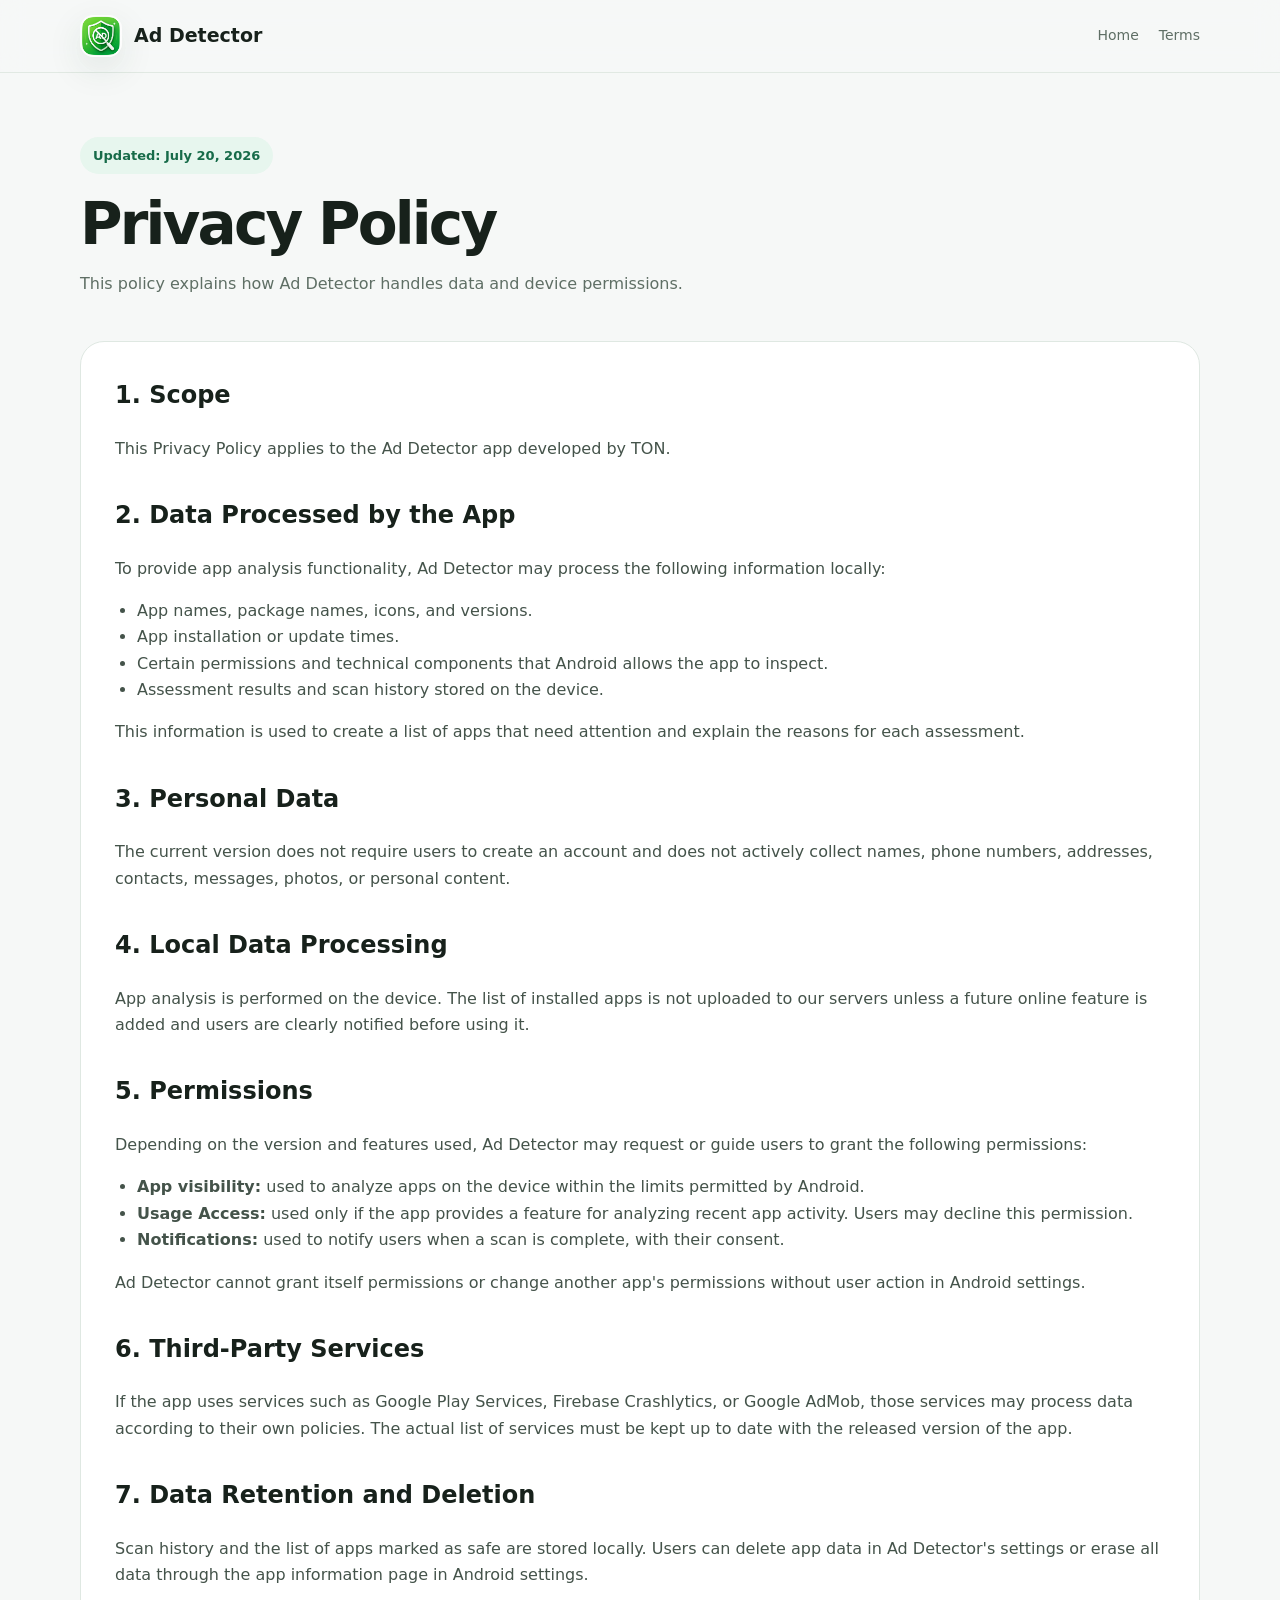
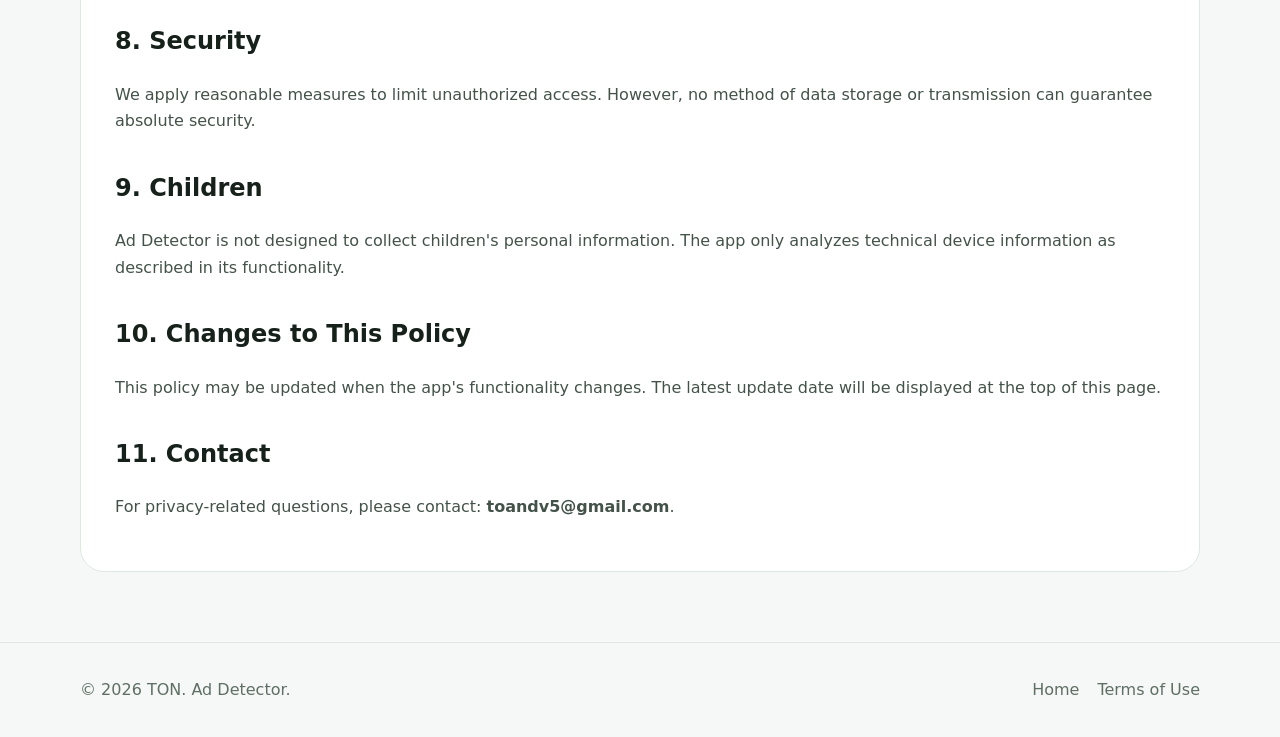
==== privacy.html @ 83d21034 "init project" ====
<!doctype html>
<html lang="en">
<head>
  <meta charset="utf-8">
  <meta name="viewport" content="width=device-width, initial-scale=1">
  <title>Privacy Policy - Ad Detector</title>
  <link rel="icon" type="image/png" href="assets/logo.png">
  <link rel="stylesheet" href="assets/style.css">
</head>
<body>
  <nav class="nav">
    <div class="container nav-inner">
      <a class="brand" href="index.html"><img class="logo" src="assets/logo.png" alt="Ad Detector logo"><span>Ad Detector</span></a>
      <div class="nav-links"><a href="index.html">Home</a><a href="terms.html">Terms</a></div>
    </div>
  </nav>

  <header class="page-header">
    <div class="container">
      <span class="badge">Updated: July 20, 2026</span>
      <h1>Privacy Policy</h1>
      <p class="lead">This policy explains how Ad Detector handles data and device permissions.</p>
    </div>
  </header>

  <main class="legal">
    <div class="container">
      <article>
        <h2>1. Scope</h2>
        <p>This Privacy Policy applies to the Ad Detector app developed by TON.</p>

        <h2>2. Data Processed by the App</h2>
        <p>To provide app analysis functionality, Ad Detector may process the following information locally:</p>
        <ul>
          <li>App names, package names, icons, and versions.</li>
          <li>App installation or update times.</li>
          <li>Certain permissions and technical components that Android allows the app to inspect.</li>
          <li>Assessment results and scan history stored on the device.</li>
        </ul>
        <p>This information is used to create a list of apps that need attention and explain the reasons for each assessment.</p>

        <h2>3. Personal Data</h2>
        <p>The current version does not require users to create an account and does not actively collect names, phone numbers, addresses, contacts, messages, photos, or personal content.</p>

        <h2>4. Local Data Processing</h2>
        <p>App analysis is performed on the device. The list of installed apps is not uploaded to our servers unless a future online feature is added and users are clearly notified before using it.</p>

        <h2>5. Permissions</h2>
        <p>Depending on the version and features used, Ad Detector may request or guide users to grant the following permissions:</p>
        <ul>
          <li><strong>App visibility:</strong> used to analyze apps on the device within the limits permitted by Android.</li>
          <li><strong>Usage Access:</strong> used only if the app provides a feature for analyzing recent app activity. Users may decline this permission.</li>
          <li><strong>Notifications:</strong> used to notify users when a scan is complete, with their consent.</li>
        </ul>
        <p>Ad Detector cannot grant itself permissions or change another app's permissions without user action in Android settings.</p>

        <h2>6. Third-Party Services</h2>
        <p>If the app uses services such as Google Play Services, Firebase Crashlytics, or Google AdMob, those services may process data according to their own policies. The actual list of services must be kept up to date with the released version of the app.</p>

        <h2>7. Data Retention and Deletion</h2>
        <p>Scan history and the list of apps marked as safe are stored locally. Users can delete app data in Ad Detector's settings or erase all data through the app information page in Android settings.</p>

        <h2>8. Security</h2>
        <p>We apply reasonable measures to limit unauthorized access. However, no method of data storage or transmission can guarantee absolute security.</p>

        <h2>9. Children</h2>
        <p>Ad Detector is not designed to collect children's personal information. The app only analyzes technical device information as described in its functionality.</p>

        <h2>10. Changes to This Policy</h2>
        <p>This policy may be updated when the app's functionality changes. The latest update date will be displayed at the top of this page.</p>

        <h2>11. Contact</h2>
        <p>For privacy-related questions, please contact: <a href="mailto:toandv5@gmail.com"><strong>toandv5@gmail.com</strong></a>.</p>
      </article>
    </div>
  </main>

  <footer class="footer">
    <div class="container footer-inner">
      <div>© 2026 TON. Ad Detector.</div>
      <div class="footer-links"><a href="index.html">Home</a><a href="terms.html">Terms of Use</a></div>
    </div>
  </footer>
</body>
</html>
---- assets/style.css ----
:root {
  --bg: #f6f8f7;
  --surface: #ffffff;
  --text: #17211b;
  --muted: #5f6f65;
  --primary: #1f8f5f;
  --primary-dark: #176b49;
  --accent: #e7f6ee;
  --warning: #d97706;
  --danger: #c2413b;
  --border: #dfe8e2;
  --shadow: 0 12px 35px rgba(29, 73, 50, .10);
}

* { box-sizing: border-box; }
html { scroll-behavior: smooth; }
body {
  margin: 0;
  font-family: Inter, ui-sans-serif, system-ui, -apple-system, BlinkMacSystemFont, "Segoe UI", sans-serif;
  color: var(--text);
  background: var(--bg);
  line-height: 1.65;
}
a { color: inherit; text-decoration: none; }
img { max-width: 100%; }

.container {
  width: min(1120px, calc(100% - 32px));
  margin: 0 auto;
}

.nav {
  position: sticky;
  top: 0;
  z-index: 20;
  backdrop-filter: blur(12px);
  background: rgba(246,248,247,.88);
  border-bottom: 1px solid rgba(223,232,226,.9);
}
.nav-inner {
  height: 72px;
  display: flex;
  align-items: center;
  justify-content: space-between;
  gap: 20px;
}
.brand {
  display: flex;
  align-items: center;
  gap: 12px;
  font-weight: 800;
  font-size: 19px;
}
.logo {
  width: 42px;
  height: 42px;
  border-radius: 14px;
  display: block;
  object-fit: cover;
  box-shadow: var(--shadow);
}
.nav-links {
  display: flex;
  align-items: center;
  gap: 20px;
  color: var(--muted);
  font-size: 14px;
}
.nav-links a:hover { color: var(--primary); }

.hero {
  padding: 84px 0 68px;
}
.hero-grid {
  display: grid;
  grid-template-columns: 1.08fr .92fr;
  align-items: center;
  gap: 56px;
}
.badge {
  display: inline-flex;
  align-items: center;
  gap: 8px;
  padding: 8px 13px;
  border-radius: 999px;
  color: var(--primary-dark);
  background: var(--accent);
  font-size: 13px;
  font-weight: 700;
}
h1 {
  margin: 20px 0 18px;
  font-size: clamp(42px, 6vw, 72px);
  line-height: 1.04;
  letter-spacing: -2.8px;
}
.hero p {
  margin: 0 0 28px;
  color: var(--muted);
  font-size: 18px;
  max-width: 680px;
}
.actions {
  display: flex;
  flex-wrap: wrap;
  gap: 12px;
}
.btn {
  min-height: 48px;
  padding: 0 20px;
  border-radius: 14px;
  display: inline-flex;
  align-items: center;
  justify-content: center;
  font-weight: 750;
  border: 1px solid var(--border);
}
.btn-primary {
  color: #fff;
  background: var(--primary);
  border-color: var(--primary);
}
.btn-primary:hover { background: var(--primary-dark); }
.btn-secondary {
  color: var(--text);
  background: var(--surface);
}
.btn-secondary:hover { border-color: var(--primary); }

.phone {
  width: min(360px, 100%);
  margin: auto;
  padding: 14px;
  border-radius: 38px;
  background: #17211b;
  box-shadow: 0 28px 70px rgba(26,62,43,.22);
}
.phone-screen {
  min-height: 610px;
  padding: 22px 18px;
  border-radius: 29px;
  background: linear-gradient(180deg, #fbfffc, #f2f8f4);
}
.phone-top {
  display: flex;
  justify-content: space-between;
  color: #405148;
  font-size: 12px;
}
.app-title {
  margin-top: 30px;
  font-size: 24px;
  font-weight: 800;
}
.scan-card {
  margin-top: 22px;
  padding: 22px;
  border-radius: 24px;
  color: white;
  background: linear-gradient(140deg, var(--primary), #38b77a);
}
.scan-card strong { font-size: 22px; display: block; }
.scan-card p { color: rgba(255,255,255,.86); font-size: 14px; margin: 8px 0 18px; }
.scan-button {
  padding: 13px 18px;
  border-radius: 14px;
  color: var(--primary-dark);
  background: #fff;
  text-align: center;
  font-weight: 800;
}
.mini-list { margin-top: 20px; display: grid; gap: 12px; }
.mini-item {
  display: grid;
  grid-template-columns: 45px 1fr auto;
  align-items: center;
  gap: 12px;
  padding: 13px;
  border: 1px solid var(--border);
  background: white;
  border-radius: 17px;
}
.mini-icon {
  width: 45px; height: 45px; border-radius: 14px;
  display: grid; place-items: center;
  background: var(--accent); font-size: 20px;
}
.mini-title { font-weight: 800; font-size: 14px; }
.mini-sub { color: var(--muted); font-size: 12px; }
.risk { font-size: 12px; font-weight: 800; color: var(--danger); }

.section { padding: 72px 0; }
.section-white { background: white; }
.section-head { max-width: 700px; margin-bottom: 32px; }
.section h2 {
  margin: 0 0 12px;
  font-size: clamp(30px, 4vw, 46px);
  line-height: 1.1;
  letter-spacing: -1.3px;
}
.section-head p, .lead { color: var(--muted); }

.cards {
  display: grid;
  grid-template-columns: repeat(3, 1fr);
  gap: 18px;
}
.card {
  padding: 25px;
  border: 1px solid var(--border);
  border-radius: 22px;
  background: var(--surface);
  box-shadow: 0 8px 25px rgba(25,63,42,.05);
}
.card-icon {
  width: 48px; height: 48px;
  border-radius: 15px;
  display: grid; place-items: center;
  background: var(--accent);
  font-size: 22px;
}
.card h3 { margin: 18px 0 8px; }
.card p { margin: 0; color: var(--muted); font-size: 15px; }

.steps {
  counter-reset: step;
  display: grid;
  gap: 16px;
}
.step {
  display: grid;
  grid-template-columns: 55px 1fr;
  gap: 18px;
  align-items: start;
  padding: 20px;
  border-radius: 20px;
  background: var(--surface);
  border: 1px solid var(--border);
}
.step::before {
  counter-increment: step;
  content: counter(step);
  width: 48px; height: 48px;
  display: grid; place-items: center;
  border-radius: 15px;
  color: white; background: var(--primary);
  font-weight: 850;
}
.step h3 { margin: 1px 0 4px; }
.step p { margin: 0; color: var(--muted); }

.notice {
  padding: 24px;
  border-radius: 22px;
  border: 1px solid #f2d5ab;
  background: #fff9ed;
  color: #714614;
}
.notice strong { display: block; margin-bottom: 4px; }

.footer {
  padding: 34px 0;
  color: var(--muted);
  border-top: 1px solid var(--border);
}
.footer-inner {
  display: flex;
  justify-content: space-between;
  gap: 20px;
  flex-wrap: wrap;
}
.footer-links { display: flex; gap: 18px; }

.page-header {
  padding: 64px 0 28px;
}
.page-header h1 {
  font-size: clamp(38px, 5vw, 58px);
  margin-bottom: 10px;
}
.legal {
  padding-bottom: 70px;
}
.legal article {
  padding: 34px;
  border-radius: 24px;
  border: 1px solid var(--border);
  background: var(--surface);
}
.legal h2 { margin-top: 34px; font-size: 24px; }
.legal h2:first-child { margin-top: 0; }
.legal p, .legal li { color: #44534a; }
.legal ul { padding-left: 22px; }

@media (max-width: 860px) {
  .hero-grid { grid-template-columns: 1fr; }
  .hero { padding-top: 56px; }
  .cards { grid-template-columns: 1fr; }
  .nav-links a:not(.btn) { display: none; }
}
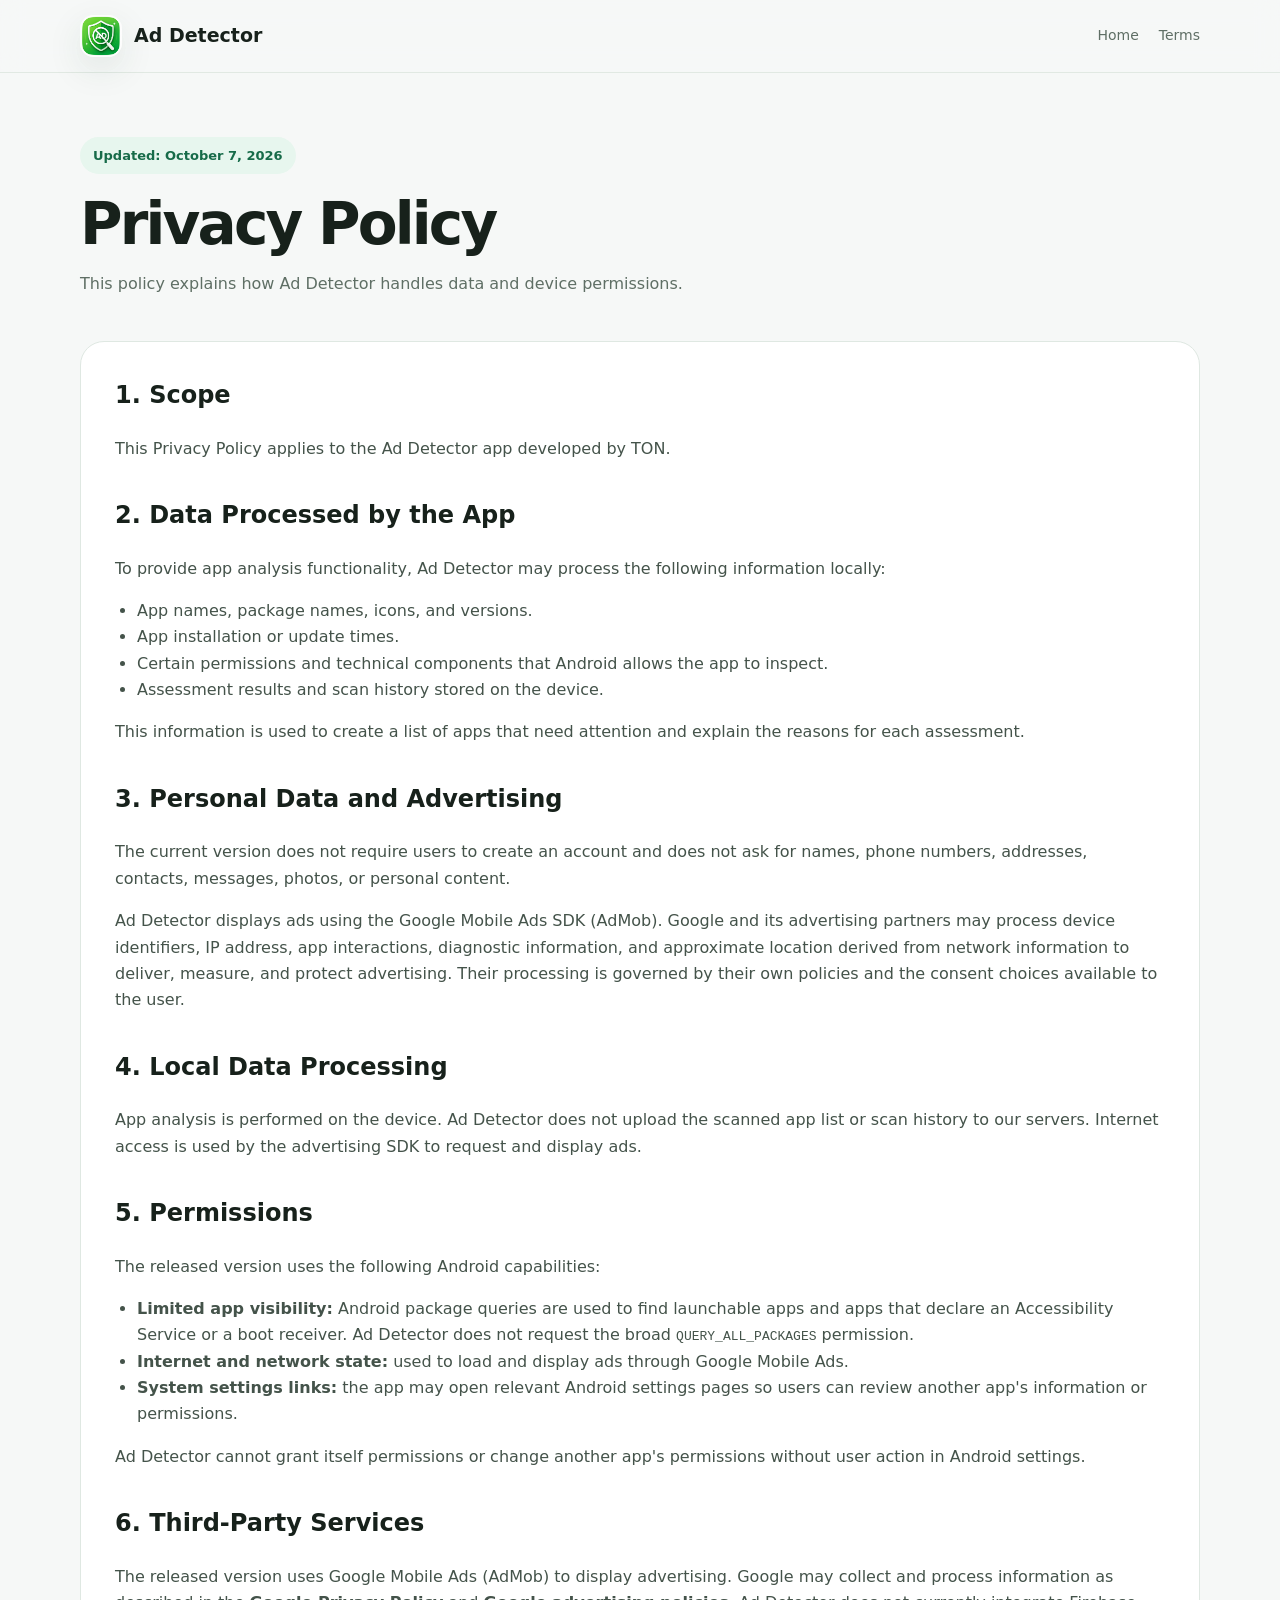
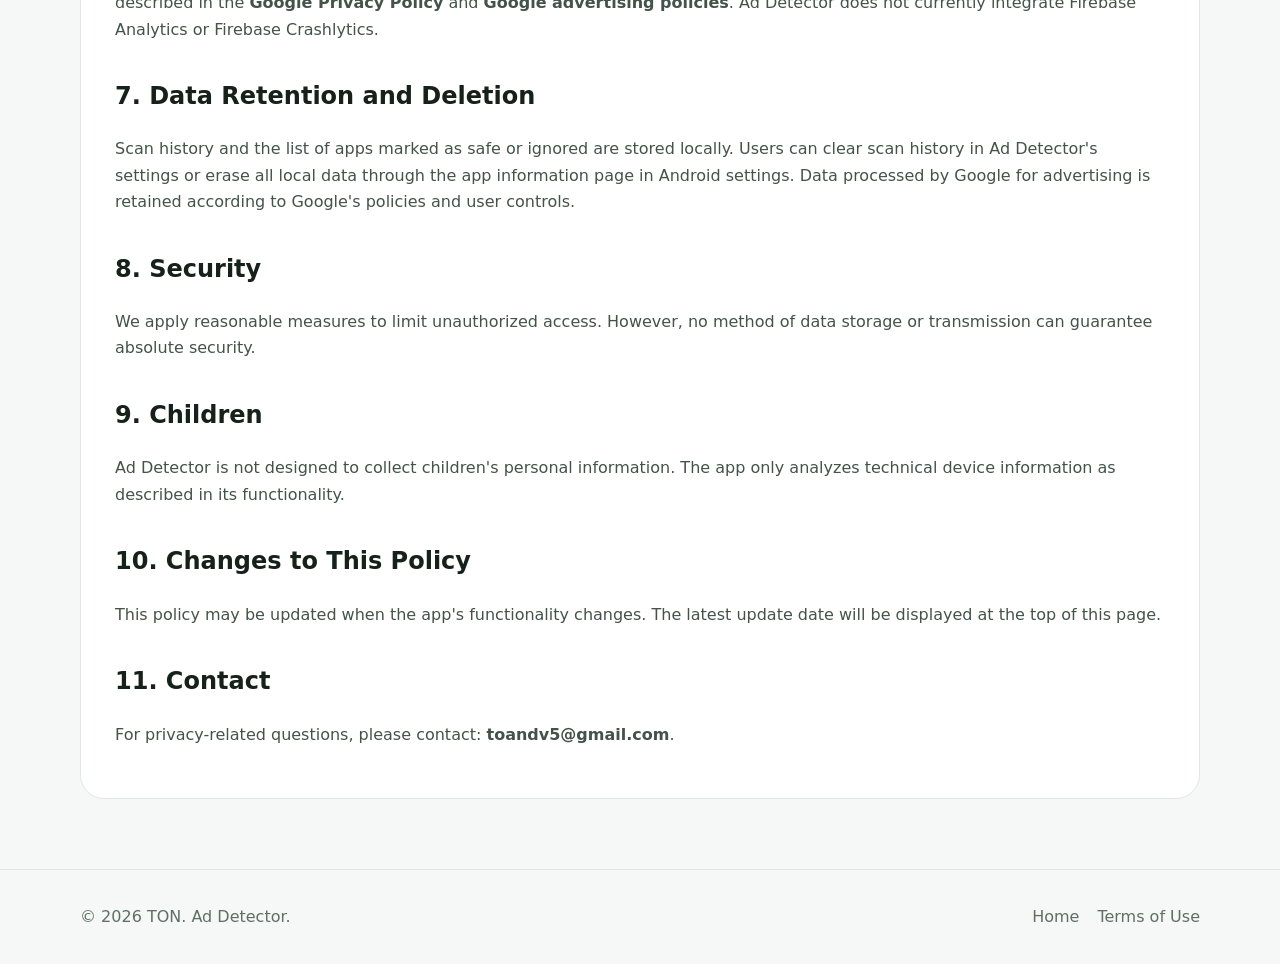
==== commit 3f229583: "Update website for Google Play release" ====
--- a/privacy.html
+++ b/privacy.html
@@ -17,7 +17,7 @@
 
   <header class="page-header">
     <div class="container">
-      <span class="badge">Updated: July 20, 2026</span>
+      <span class="badge">Updated: October 7, 2026</span>
       <h1>Privacy Policy</h1>
       <p class="lead">This policy explains how Ad Detector handles data and device permissions.</p>
     </div>
@@ -39,26 +39,27 @@
         </ul>
         <p>This information is used to create a list of apps that need attention and explain the reasons for each assessment.</p>
 
-        <h2>3. Personal Data</h2>
-        <p>The current version does not require users to create an account and does not actively collect names, phone numbers, addresses, contacts, messages, photos, or personal content.</p>
+        <h2>3. Personal Data and Advertising</h2>
+        <p>The current version does not require users to create an account and does not ask for names, phone numbers, addresses, contacts, messages, photos, or personal content.</p>
+        <p>Ad Detector displays ads using the Google Mobile Ads SDK (AdMob). Google and its advertising partners may process device identifiers, IP address, app interactions, diagnostic information, and approximate location derived from network information to deliver, measure, and protect advertising. Their processing is governed by their own policies and the consent choices available to the user.</p>
 
         <h2>4. Local Data Processing</h2>
-        <p>App analysis is performed on the device. The list of installed apps is not uploaded to our servers unless a future online feature is added and users are clearly notified before using it.</p>
+        <p>App analysis is performed on the device. Ad Detector does not upload the scanned app list or scan history to our servers. Internet access is used by the advertising SDK to request and display ads.</p>
 
         <h2>5. Permissions</h2>
-        <p>Depending on the version and features used, Ad Detector may request or guide users to grant the following permissions:</p>
+        <p>The released version uses the following Android capabilities:</p>
         <ul>
-          <li><strong>App visibility:</strong> used to analyze apps on the device within the limits permitted by Android.</li>
-          <li><strong>Usage Access:</strong> used only if the app provides a feature for analyzing recent app activity. Users may decline this permission.</li>
-          <li><strong>Notifications:</strong> used to notify users when a scan is complete, with their consent.</li>
+          <li><strong>Limited app visibility:</strong> Android package queries are used to find launchable apps and apps that declare an Accessibility Service or a boot receiver. Ad Detector does not request the broad <code>QUERY_ALL_PACKAGES</code> permission.</li>
+          <li><strong>Internet and network state:</strong> used to load and display ads through Google Mobile Ads.</li>
+          <li><strong>System settings links:</strong> the app may open relevant Android settings pages so users can review another app's information or permissions.</li>
         </ul>
         <p>Ad Detector cannot grant itself permissions or change another app's permissions without user action in Android settings.</p>
 
         <h2>6. Third-Party Services</h2>
-        <p>If the app uses services such as Google Play Services, Firebase Crashlytics, or Google AdMob, those services may process data according to their own policies. The actual list of services must be kept up to date with the released version of the app.</p>
+        <p>The released version uses Google Mobile Ads (AdMob) to display advertising. Google may collect and process information as described in the <a href="https://policies.google.com/privacy"><strong>Google Privacy Policy</strong></a> and <a href="https://policies.google.com/technologies/ads"><strong>Google advertising policies</strong></a>. Ad Detector does not currently integrate Firebase Analytics or Firebase Crashlytics.</p>
 
         <h2>7. Data Retention and Deletion</h2>
-        <p>Scan history and the list of apps marked as safe are stored locally. Users can delete app data in Ad Detector's settings or erase all data through the app information page in Android settings.</p>
+        <p>Scan history and the list of apps marked as safe or ignored are stored locally. Users can clear scan history in Ad Detector's settings or erase all local data through the app information page in Android settings. Data processed by Google for advertising is retained according to Google's policies and user controls.</p>
 
         <h2>8. Security</h2>
         <p>We apply reasonable measures to limit unauthorized access. However, no method of data storage or transmission can guarantee absolute security.</p>
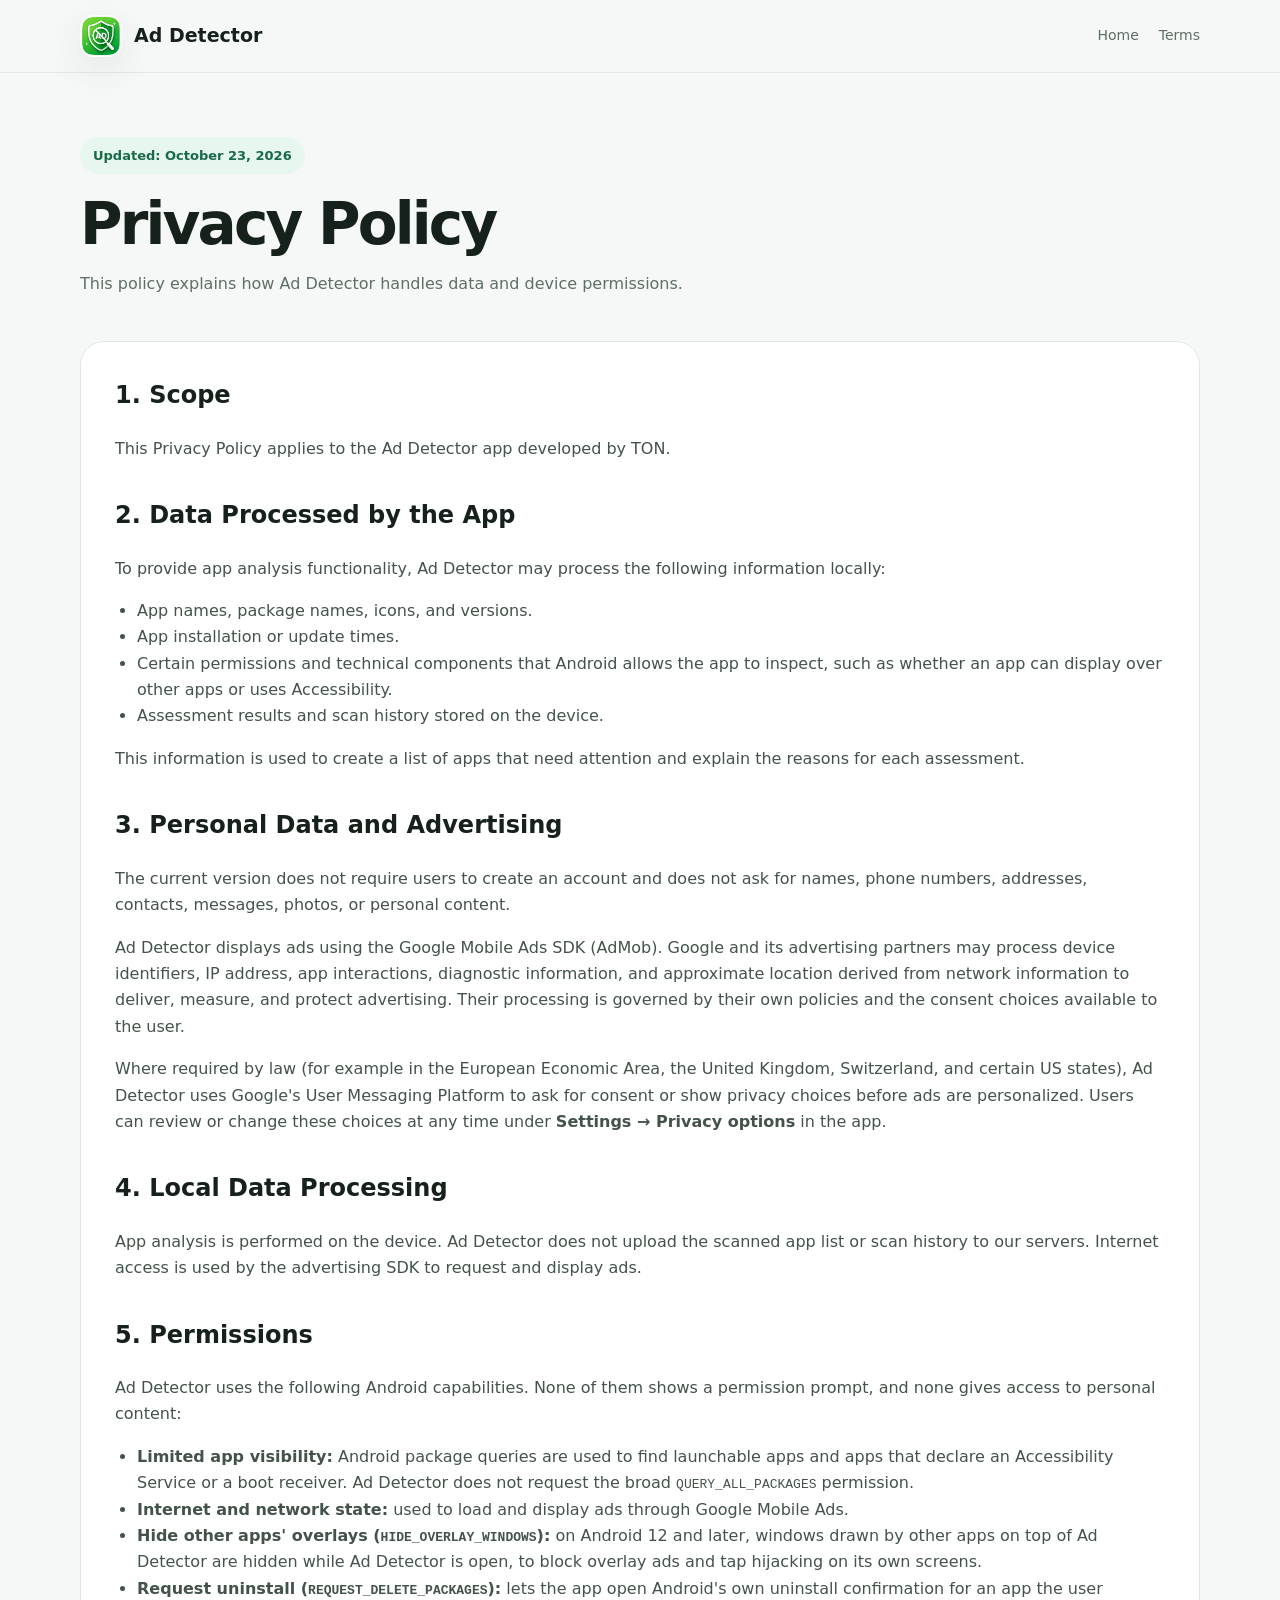
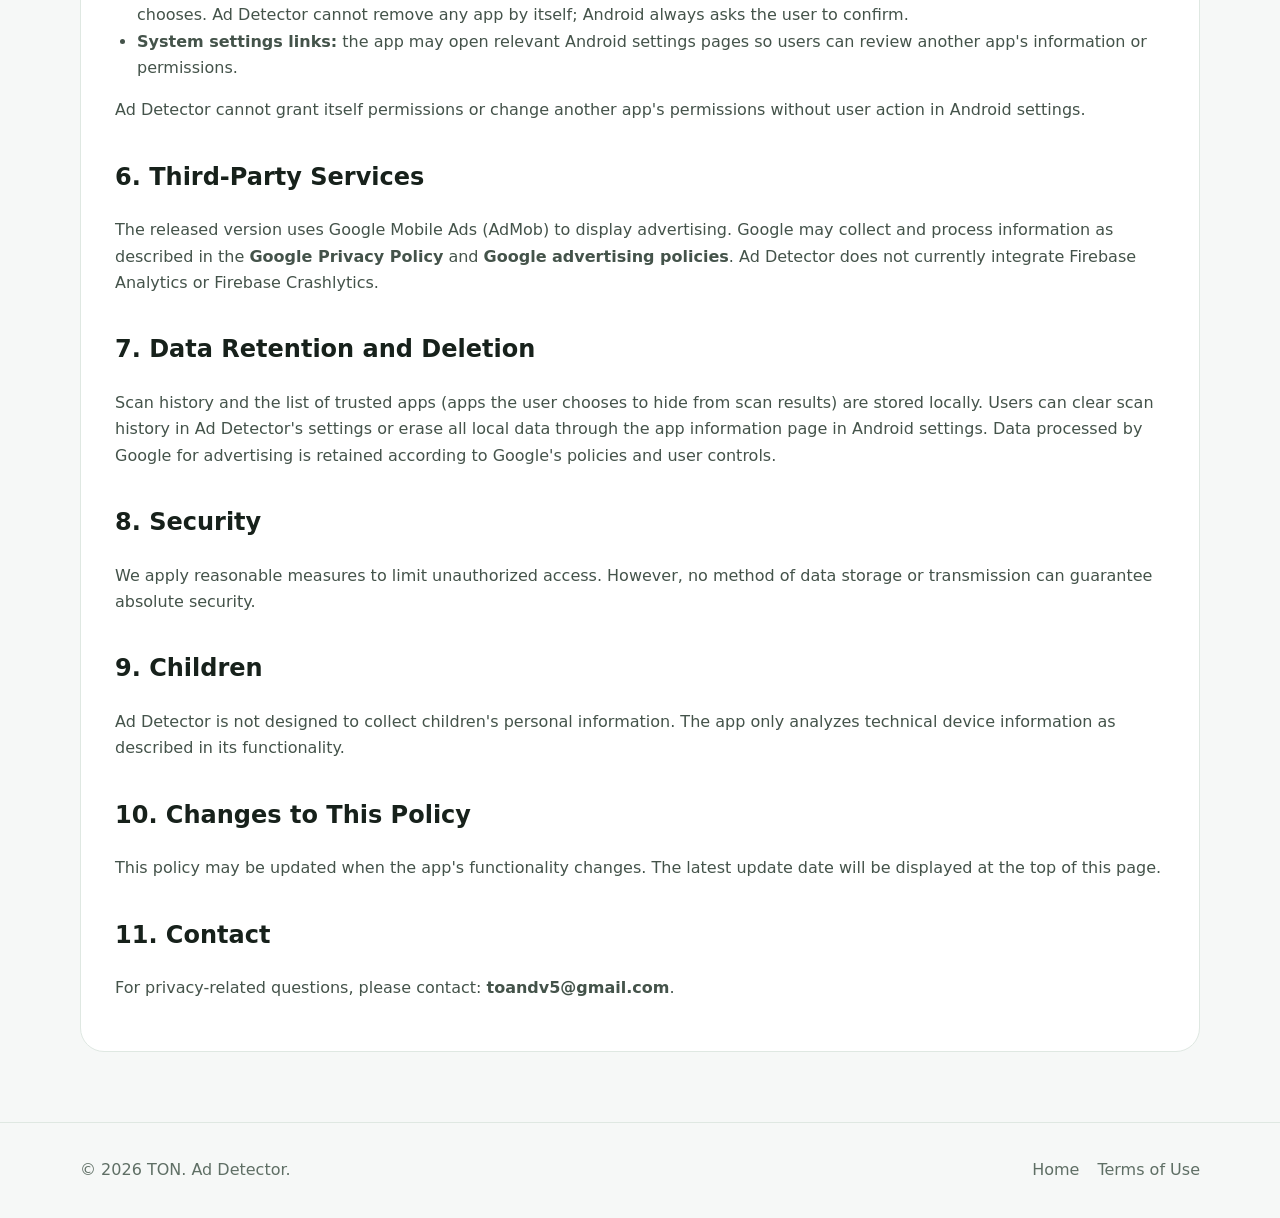
==== commit 97598192: "Update privacy policy and site for the next app release - Privacy: document HIDE_OVERLAY_WINDOWS and" ====
--- a/privacy.html
+++ b/privacy.html
@@ -17,7 +17,7 @@
 
   <header class="page-header">
     <div class="container">
-      <span class="badge">Updated: October 7, 2026</span>
+      <span class="badge">Updated: October 23, 2026</span>
       <h1>Privacy Policy</h1>
       <p class="lead">This policy explains how Ad Detector handles data and device permissions.</p>
     </div>
@@ -34,7 +34,7 @@
         <ul>
           <li>App names, package names, icons, and versions.</li>
           <li>App installation or update times.</li>
-          <li>Certain permissions and technical components that Android allows the app to inspect.</li>
+          <li>Certain permissions and technical components that Android allows the app to inspect, such as whether an app can display over other apps or uses Accessibility.</li>
           <li>Assessment results and scan history stored on the device.</li>
         </ul>
         <p>This information is used to create a list of apps that need attention and explain the reasons for each assessment.</p>
@@ -42,15 +42,18 @@
         <h2>3. Personal Data and Advertising</h2>
         <p>The current version does not require users to create an account and does not ask for names, phone numbers, addresses, contacts, messages, photos, or personal content.</p>
         <p>Ad Detector displays ads using the Google Mobile Ads SDK (AdMob). Google and its advertising partners may process device identifiers, IP address, app interactions, diagnostic information, and approximate location derived from network information to deliver, measure, and protect advertising. Their processing is governed by their own policies and the consent choices available to the user.</p>
+        <p>Where required by law (for example in the European Economic Area, the United Kingdom, Switzerland, and certain US states), Ad Detector uses Google's User Messaging Platform to ask for consent or show privacy choices before ads are personalized. Users can review or change these choices at any time under <strong>Settings → Privacy options</strong> in the app.</p>
 
         <h2>4. Local Data Processing</h2>
         <p>App analysis is performed on the device. Ad Detector does not upload the scanned app list or scan history to our servers. Internet access is used by the advertising SDK to request and display ads.</p>
 
         <h2>5. Permissions</h2>
-        <p>The released version uses the following Android capabilities:</p>
+        <p>Ad Detector uses the following Android capabilities. None of them shows a permission prompt, and none gives access to personal content:</p>
         <ul>
           <li><strong>Limited app visibility:</strong> Android package queries are used to find launchable apps and apps that declare an Accessibility Service or a boot receiver. Ad Detector does not request the broad <code>QUERY_ALL_PACKAGES</code> permission.</li>
           <li><strong>Internet and network state:</strong> used to load and display ads through Google Mobile Ads.</li>
+          <li><strong>Hide other apps' overlays (<code>HIDE_OVERLAY_WINDOWS</code>):</strong> on Android 12 and later, windows drawn by other apps on top of Ad Detector are hidden while Ad Detector is open, to block overlay ads and tap hijacking on its own screens.</li>
+          <li><strong>Request uninstall (<code>REQUEST_DELETE_PACKAGES</code>):</strong> lets the app open Android's own uninstall confirmation for an app the user chooses. Ad Detector cannot remove any app by itself; Android always asks the user to confirm.</li>
           <li><strong>System settings links:</strong> the app may open relevant Android settings pages so users can review another app's information or permissions.</li>
         </ul>
         <p>Ad Detector cannot grant itself permissions or change another app's permissions without user action in Android settings.</p>
@@ -59,7 +62,7 @@
         <p>The released version uses Google Mobile Ads (AdMob) to display advertising. Google may collect and process information as described in the <a href="https://policies.google.com/privacy"><strong>Google Privacy Policy</strong></a> and <a href="https://policies.google.com/technologies/ads"><strong>Google advertising policies</strong></a>. Ad Detector does not currently integrate Firebase Analytics or Firebase Crashlytics.</p>
 
         <h2>7. Data Retention and Deletion</h2>
-        <p>Scan history and the list of apps marked as safe or ignored are stored locally. Users can clear scan history in Ad Detector's settings or erase all local data through the app information page in Android settings. Data processed by Google for advertising is retained according to Google's policies and user controls.</p>
+        <p>Scan history and the list of trusted apps (apps the user chooses to hide from scan results) are stored locally. Users can clear scan history in Ad Detector's settings or erase all local data through the app information page in Android settings. Data processed by Google for advertising is retained according to Google's policies and user controls.</p>
 
         <h2>8. Security</h2>
         <p>We apply reasonable measures to limit unauthorized access. However, no method of data storage or transmission can guarantee absolute security.</p>
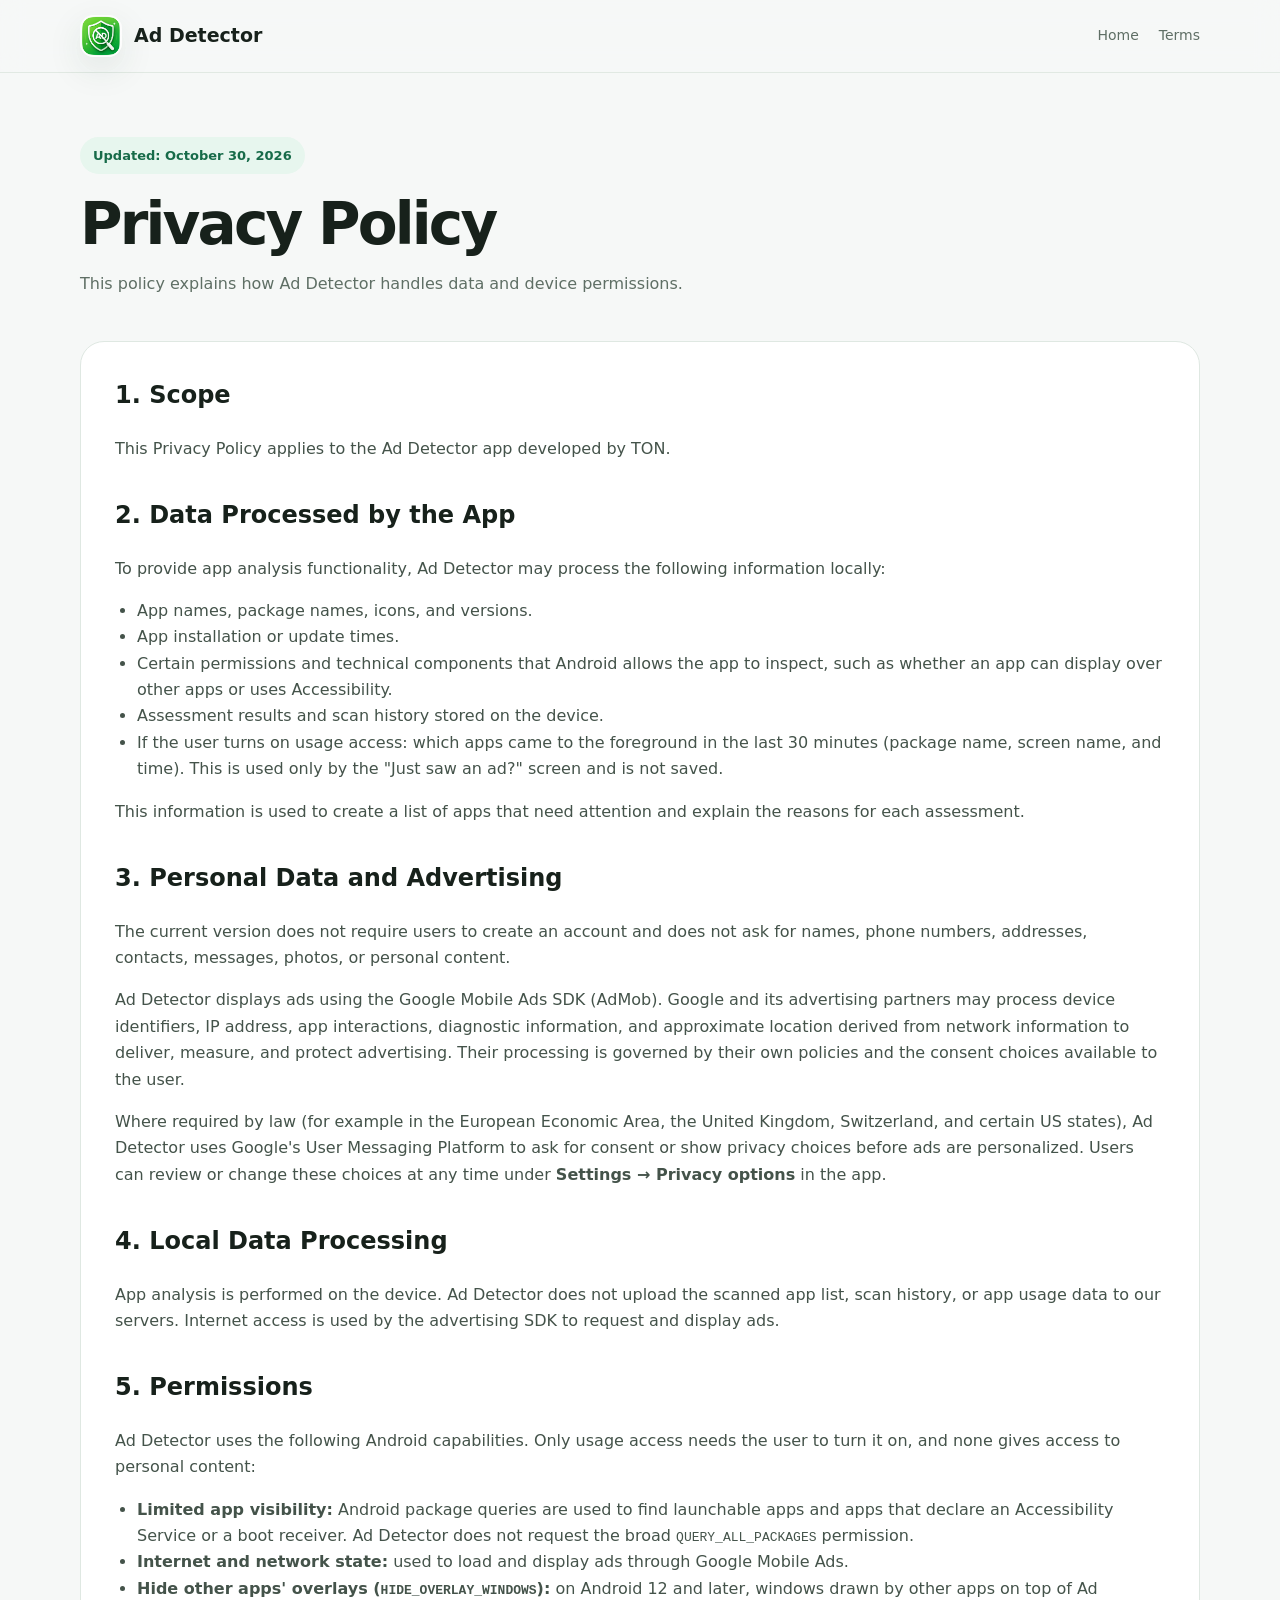
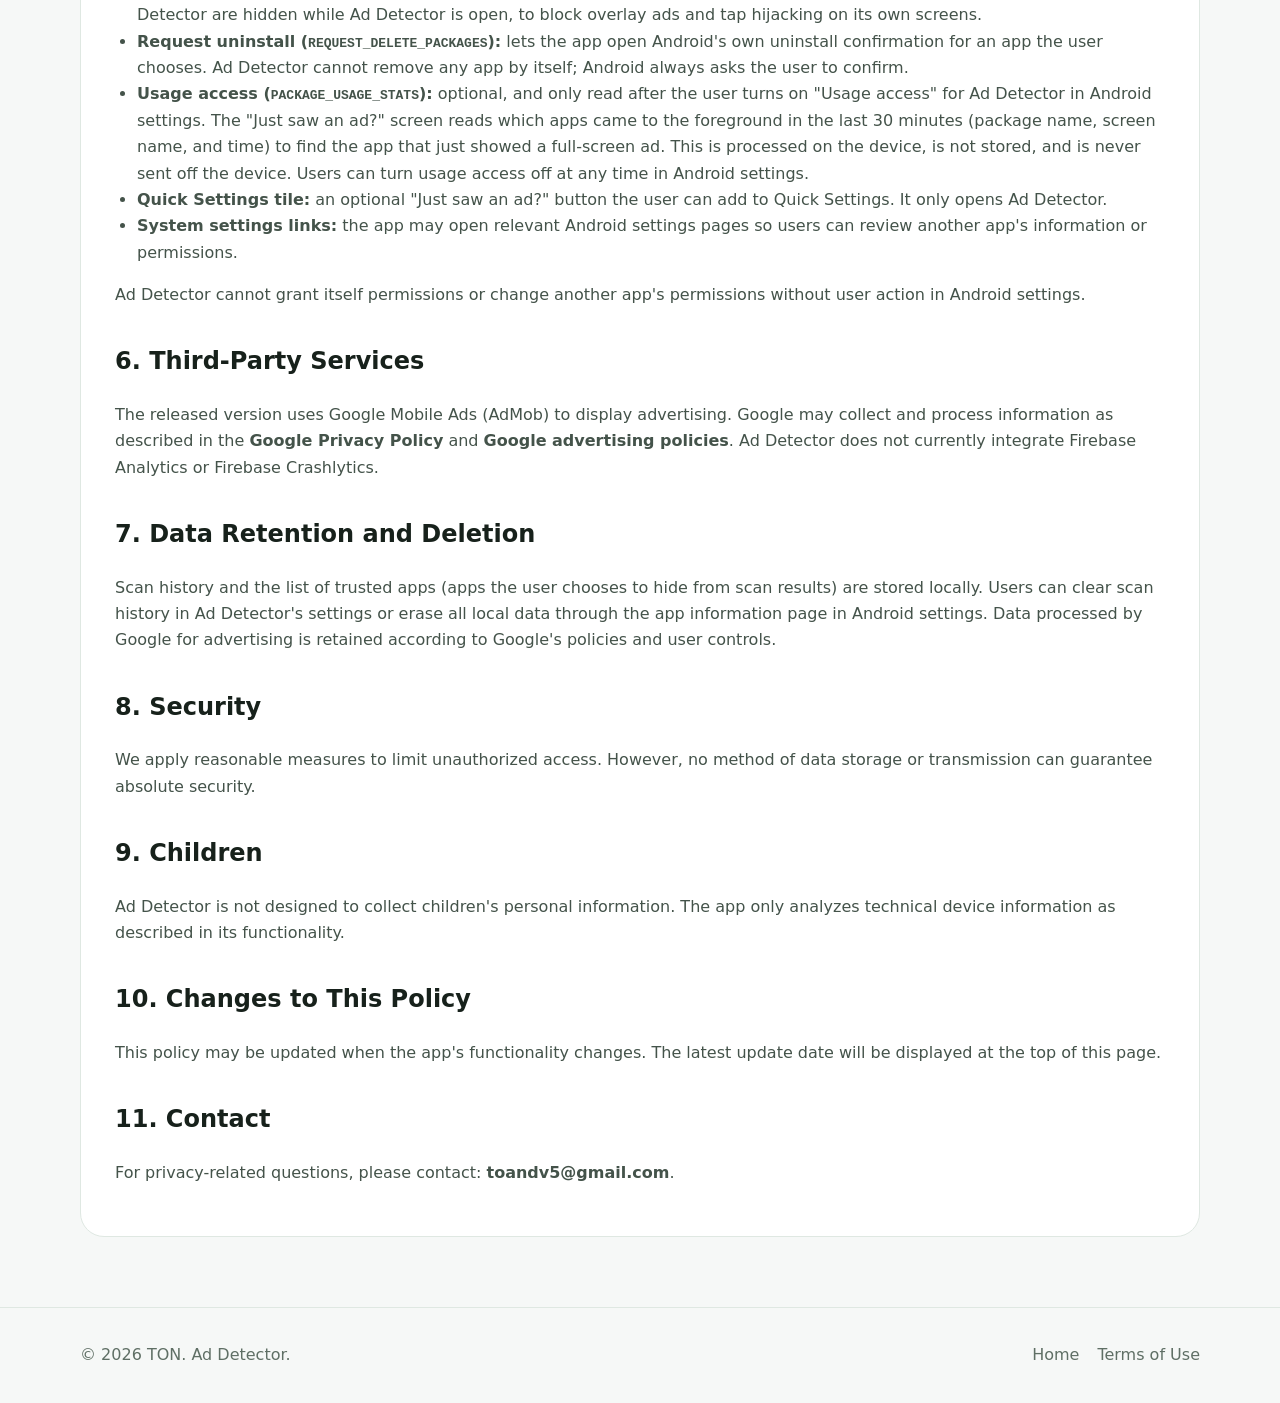
==== commit 05c84be8: "Document usage access and the Quick Settings tile for 1.4.0 Privacy policy: PACKAGE_USAGE_STATS is o" ====
--- a/privacy.html
+++ b/privacy.html
@@ -17,7 +17,7 @@
 
   <header class="page-header">
     <div class="container">
-      <span class="badge">Updated: October 23, 2026</span>
+      <span class="badge">Updated: October 30, 2026</span>
       <h1>Privacy Policy</h1>
       <p class="lead">This policy explains how Ad Detector handles data and device permissions.</p>
     </div>
@@ -36,6 +36,7 @@
           <li>App installation or update times.</li>
           <li>Certain permissions and technical components that Android allows the app to inspect, such as whether an app can display over other apps or uses Accessibility.</li>
           <li>Assessment results and scan history stored on the device.</li>
+          <li>If the user turns on usage access: which apps came to the foreground in the last 30 minutes (package name, screen name, and time). This is used only by the "Just saw an ad?" screen and is not saved.</li>
         </ul>
         <p>This information is used to create a list of apps that need attention and explain the reasons for each assessment.</p>
 
@@ -45,15 +46,17 @@
         <p>Where required by law (for example in the European Economic Area, the United Kingdom, Switzerland, and certain US states), Ad Detector uses Google's User Messaging Platform to ask for consent or show privacy choices before ads are personalized. Users can review or change these choices at any time under <strong>Settings → Privacy options</strong> in the app.</p>
 
         <h2>4. Local Data Processing</h2>
-        <p>App analysis is performed on the device. Ad Detector does not upload the scanned app list or scan history to our servers. Internet access is used by the advertising SDK to request and display ads.</p>
+        <p>App analysis is performed on the device. Ad Detector does not upload the scanned app list, scan history, or app usage data to our servers. Internet access is used by the advertising SDK to request and display ads.</p>
 
         <h2>5. Permissions</h2>
-        <p>Ad Detector uses the following Android capabilities. None of them shows a permission prompt, and none gives access to personal content:</p>
+        <p>Ad Detector uses the following Android capabilities. Only usage access needs the user to turn it on, and none gives access to personal content:</p>
         <ul>
           <li><strong>Limited app visibility:</strong> Android package queries are used to find launchable apps and apps that declare an Accessibility Service or a boot receiver. Ad Detector does not request the broad <code>QUERY_ALL_PACKAGES</code> permission.</li>
           <li><strong>Internet and network state:</strong> used to load and display ads through Google Mobile Ads.</li>
           <li><strong>Hide other apps' overlays (<code>HIDE_OVERLAY_WINDOWS</code>):</strong> on Android 12 and later, windows drawn by other apps on top of Ad Detector are hidden while Ad Detector is open, to block overlay ads and tap hijacking on its own screens.</li>
           <li><strong>Request uninstall (<code>REQUEST_DELETE_PACKAGES</code>):</strong> lets the app open Android's own uninstall confirmation for an app the user chooses. Ad Detector cannot remove any app by itself; Android always asks the user to confirm.</li>
+          <li><strong>Usage access (<code>PACKAGE_USAGE_STATS</code>):</strong> optional, and only read after the user turns on "Usage access" for Ad Detector in Android settings. The "Just saw an ad?" screen reads which apps came to the foreground in the last 30 minutes (package name, screen name, and time) to find the app that just showed a full-screen ad. This is processed on the device, is not stored, and is never sent off the device. Users can turn usage access off at any time in Android settings.</li>
+          <li><strong>Quick Settings tile:</strong> an optional "Just saw an ad?" button the user can add to Quick Settings. It only opens Ad Detector.</li>
           <li><strong>System settings links:</strong> the app may open relevant Android settings pages so users can review another app's information or permissions.</li>
         </ul>
         <p>Ad Detector cannot grant itself permissions or change another app's permissions without user action in Android settings.</p>
--- a/assets/style.css
+++ b/assets/style.css
@@ -203,7 +203,7 @@
 
 .cards {
   display: grid;
-  grid-template-columns: repeat(3, 1fr);
+  grid-template-columns: repeat(2, 1fr);
   gap: 18px;
 }
 .card {
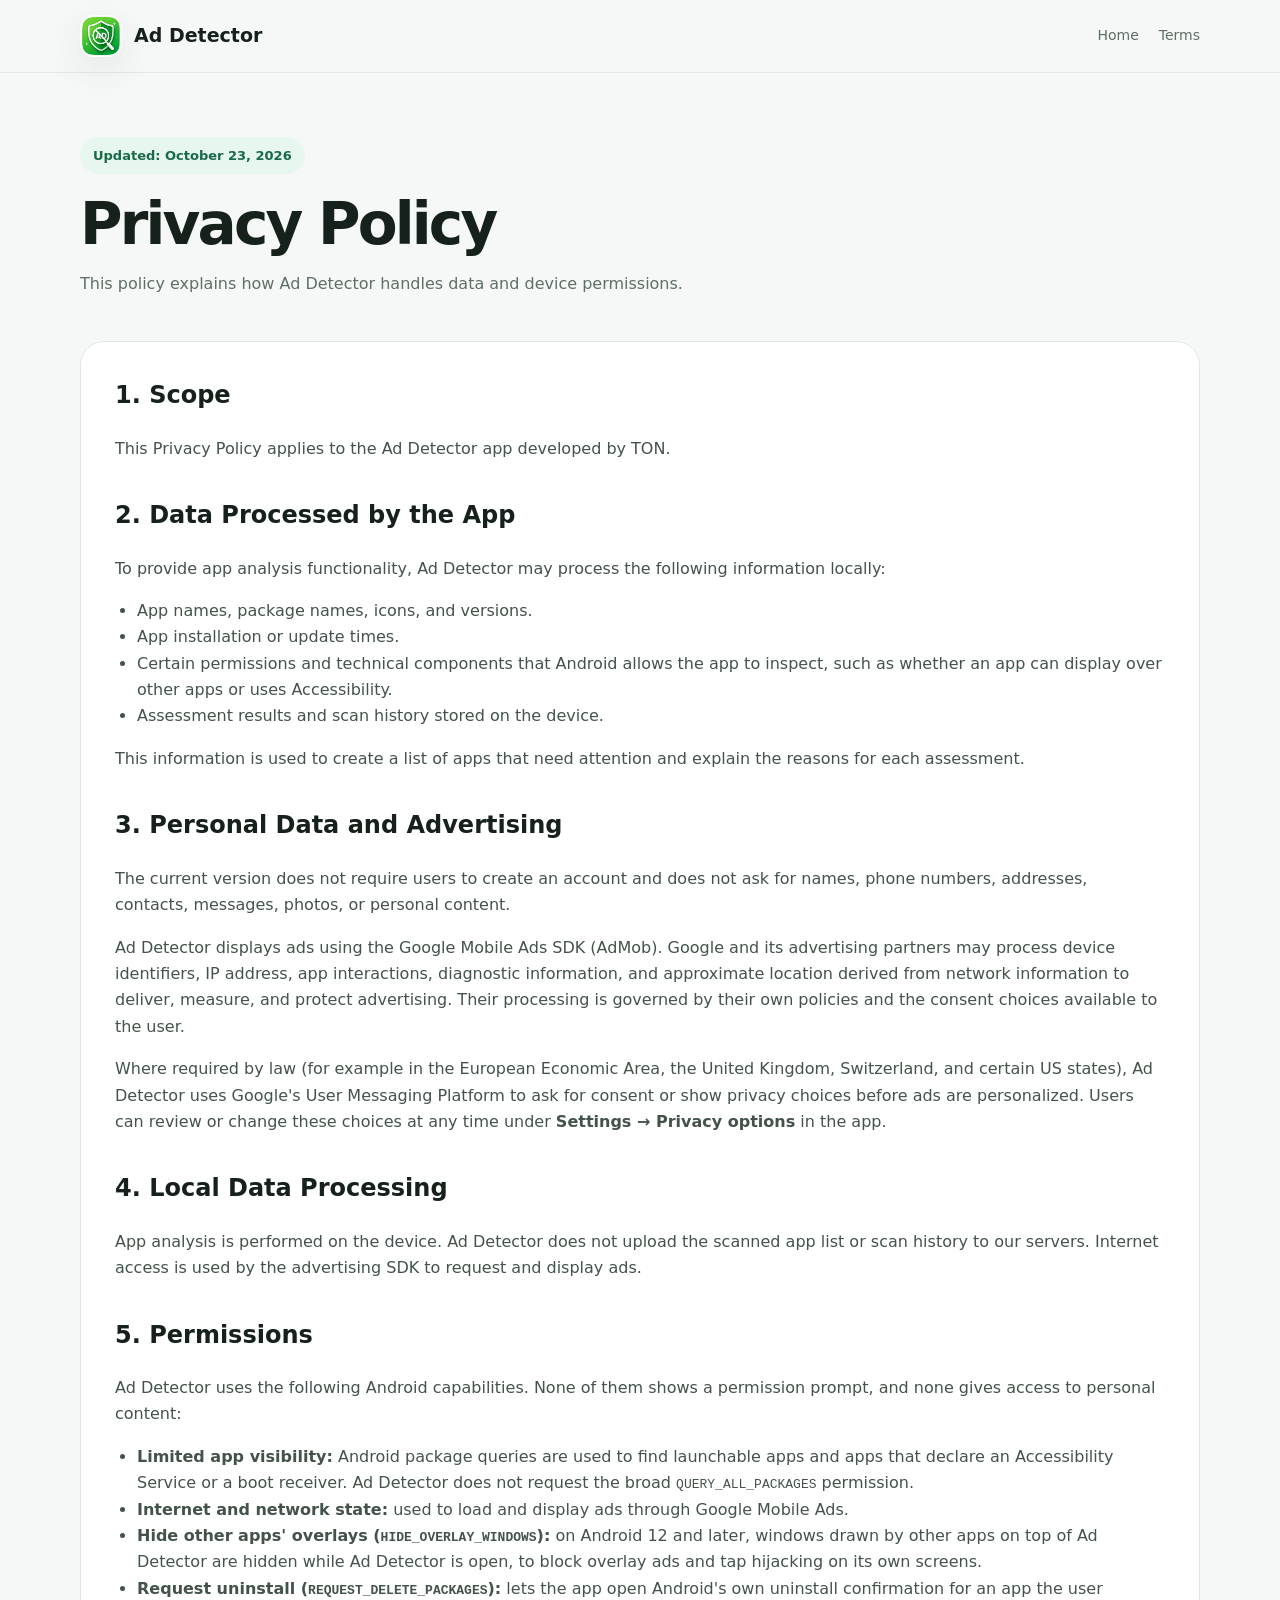
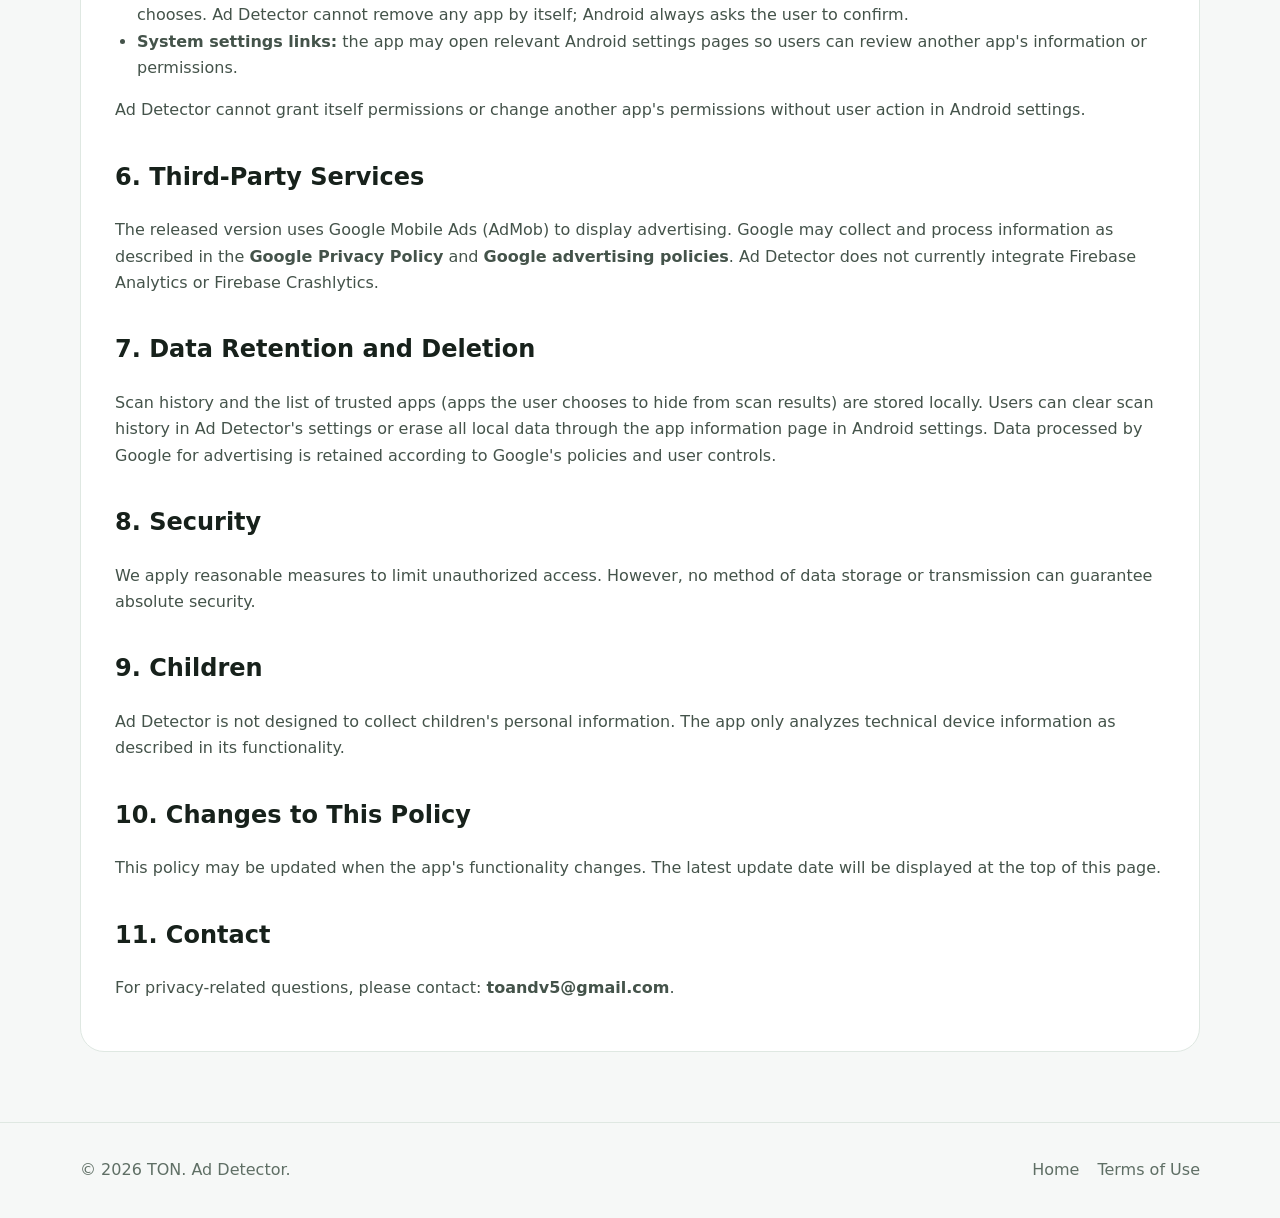
==== commit d8c876a5: "Move the 1.4.0 policy update to branch release/app-1.4.0 main matches the live site (app 1.3.0). The" ====
--- a/privacy.html
+++ b/privacy.html
@@ -17,7 +17,7 @@
 
   <header class="page-header">
     <div class="container">
-      <span class="badge">Updated: October 30, 2026</span>
+      <span class="badge">Updated: October 23, 2026</span>
       <h1>Privacy Policy</h1>
       <p class="lead">This policy explains how Ad Detector handles data and device permissions.</p>
     </div>
@@ -36,7 +36,6 @@
           <li>App installation or update times.</li>
           <li>Certain permissions and technical components that Android allows the app to inspect, such as whether an app can display over other apps or uses Accessibility.</li>
           <li>Assessment results and scan history stored on the device.</li>
-          <li>If the user turns on usage access: which apps came to the foreground in the last 30 minutes (package name, screen name, and time). This is used only by the "Just saw an ad?" screen and is not saved.</li>
         </ul>
         <p>This information is used to create a list of apps that need attention and explain the reasons for each assessment.</p>
 
@@ -46,17 +45,15 @@
         <p>Where required by law (for example in the European Economic Area, the United Kingdom, Switzerland, and certain US states), Ad Detector uses Google's User Messaging Platform to ask for consent or show privacy choices before ads are personalized. Users can review or change these choices at any time under <strong>Settings → Privacy options</strong> in the app.</p>
 
         <h2>4. Local Data Processing</h2>
-        <p>App analysis is performed on the device. Ad Detector does not upload the scanned app list, scan history, or app usage data to our servers. Internet access is used by the advertising SDK to request and display ads.</p>
+        <p>App analysis is performed on the device. Ad Detector does not upload the scanned app list or scan history to our servers. Internet access is used by the advertising SDK to request and display ads.</p>
 
         <h2>5. Permissions</h2>
-        <p>Ad Detector uses the following Android capabilities. Only usage access needs the user to turn it on, and none gives access to personal content:</p>
+        <p>Ad Detector uses the following Android capabilities. None of them shows a permission prompt, and none gives access to personal content:</p>
         <ul>
           <li><strong>Limited app visibility:</strong> Android package queries are used to find launchable apps and apps that declare an Accessibility Service or a boot receiver. Ad Detector does not request the broad <code>QUERY_ALL_PACKAGES</code> permission.</li>
           <li><strong>Internet and network state:</strong> used to load and display ads through Google Mobile Ads.</li>
           <li><strong>Hide other apps' overlays (<code>HIDE_OVERLAY_WINDOWS</code>):</strong> on Android 12 and later, windows drawn by other apps on top of Ad Detector are hidden while Ad Detector is open, to block overlay ads and tap hijacking on its own screens.</li>
           <li><strong>Request uninstall (<code>REQUEST_DELETE_PACKAGES</code>):</strong> lets the app open Android's own uninstall confirmation for an app the user chooses. Ad Detector cannot remove any app by itself; Android always asks the user to confirm.</li>
-          <li><strong>Usage access (<code>PACKAGE_USAGE_STATS</code>):</strong> optional, and only read after the user turns on "Usage access" for Ad Detector in Android settings. The "Just saw an ad?" screen reads which apps came to the foreground in the last 30 minutes (package name, screen name, and time) to find the app that just showed a full-screen ad. This is processed on the device, is not stored, and is never sent off the device. Users can turn usage access off at any time in Android settings.</li>
-          <li><strong>Quick Settings tile:</strong> an optional "Just saw an ad?" button the user can add to Quick Settings. It only opens Ad Detector.</li>
           <li><strong>System settings links:</strong> the app may open relevant Android settings pages so users can review another app's information or permissions.</li>
         </ul>
         <p>Ad Detector cannot grant itself permissions or change another app's permissions without user action in Android settings.</p>
--- a/assets/style.css
+++ b/assets/style.css
@@ -203,7 +203,7 @@
 
 .cards {
   display: grid;
-  grid-template-columns: repeat(2, 1fr);
+  grid-template-columns: repeat(3, 1fr);
   gap: 18px;
 }
 .card {
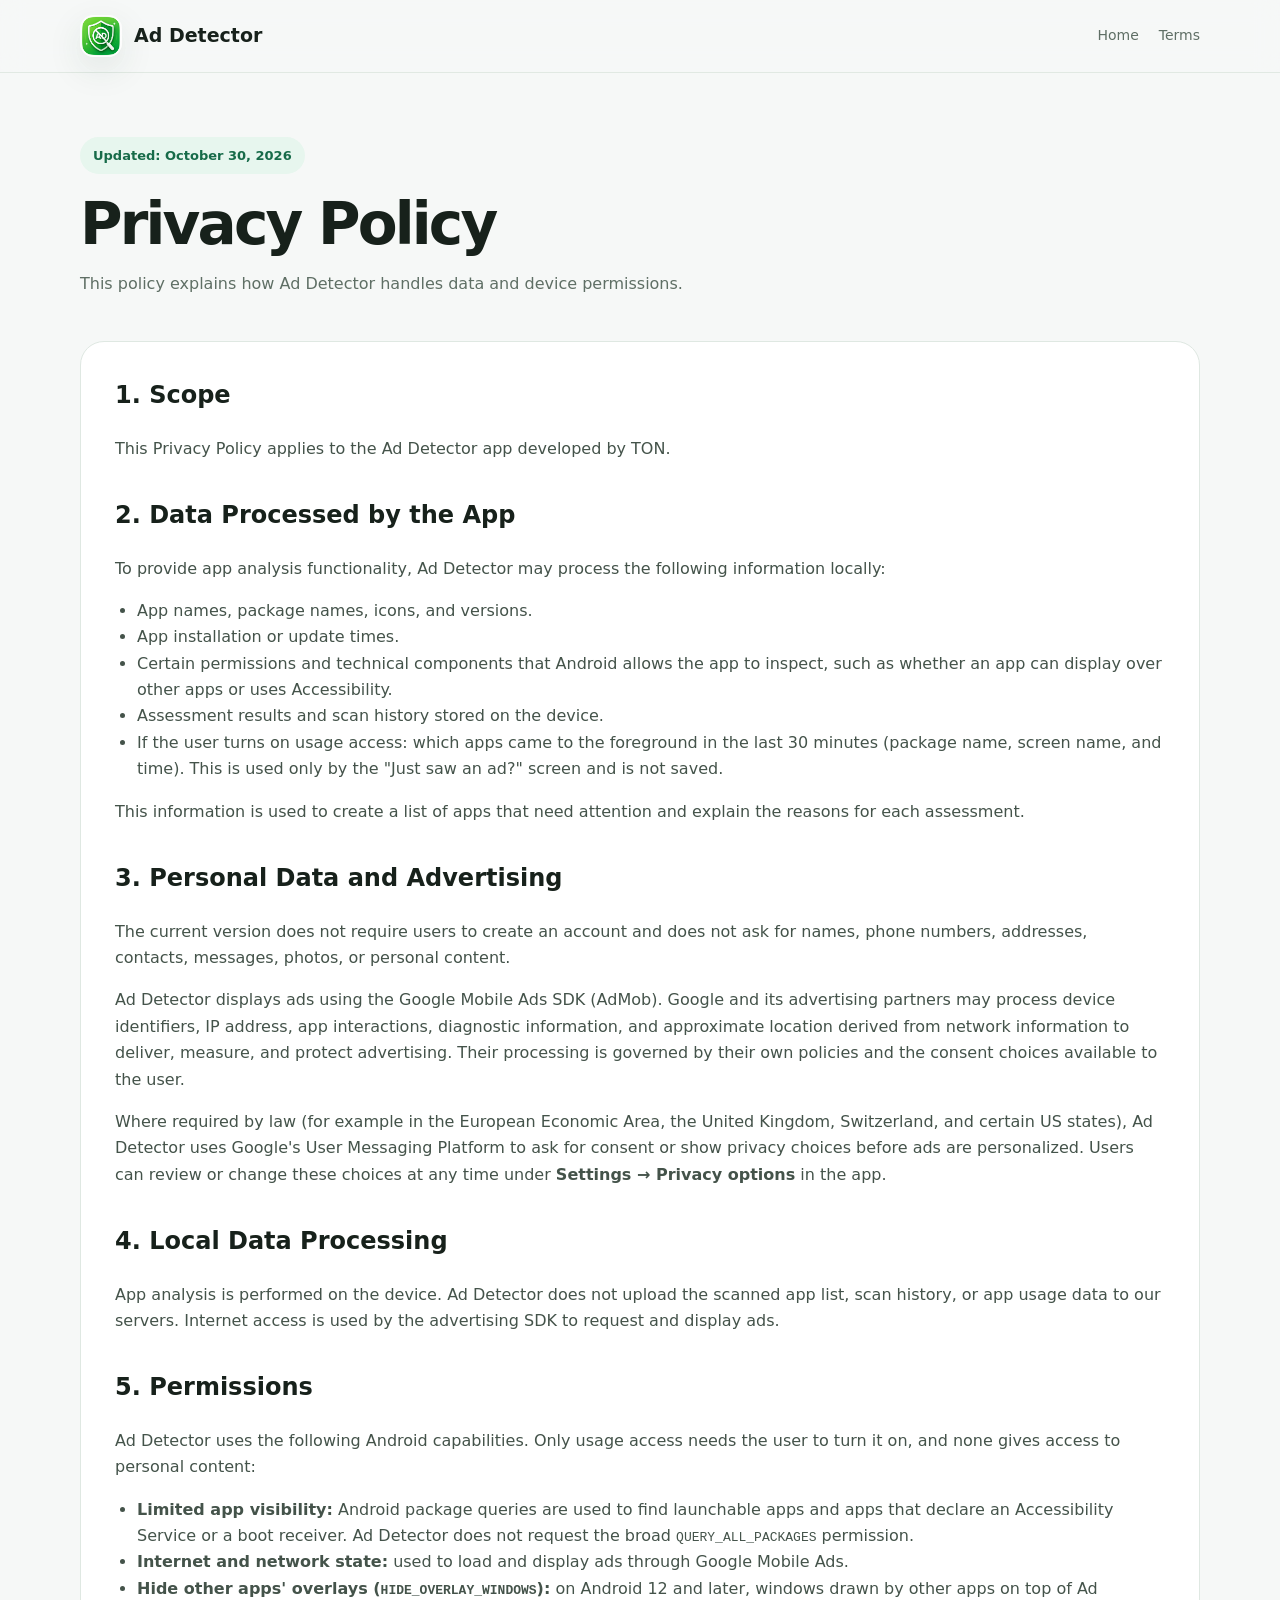
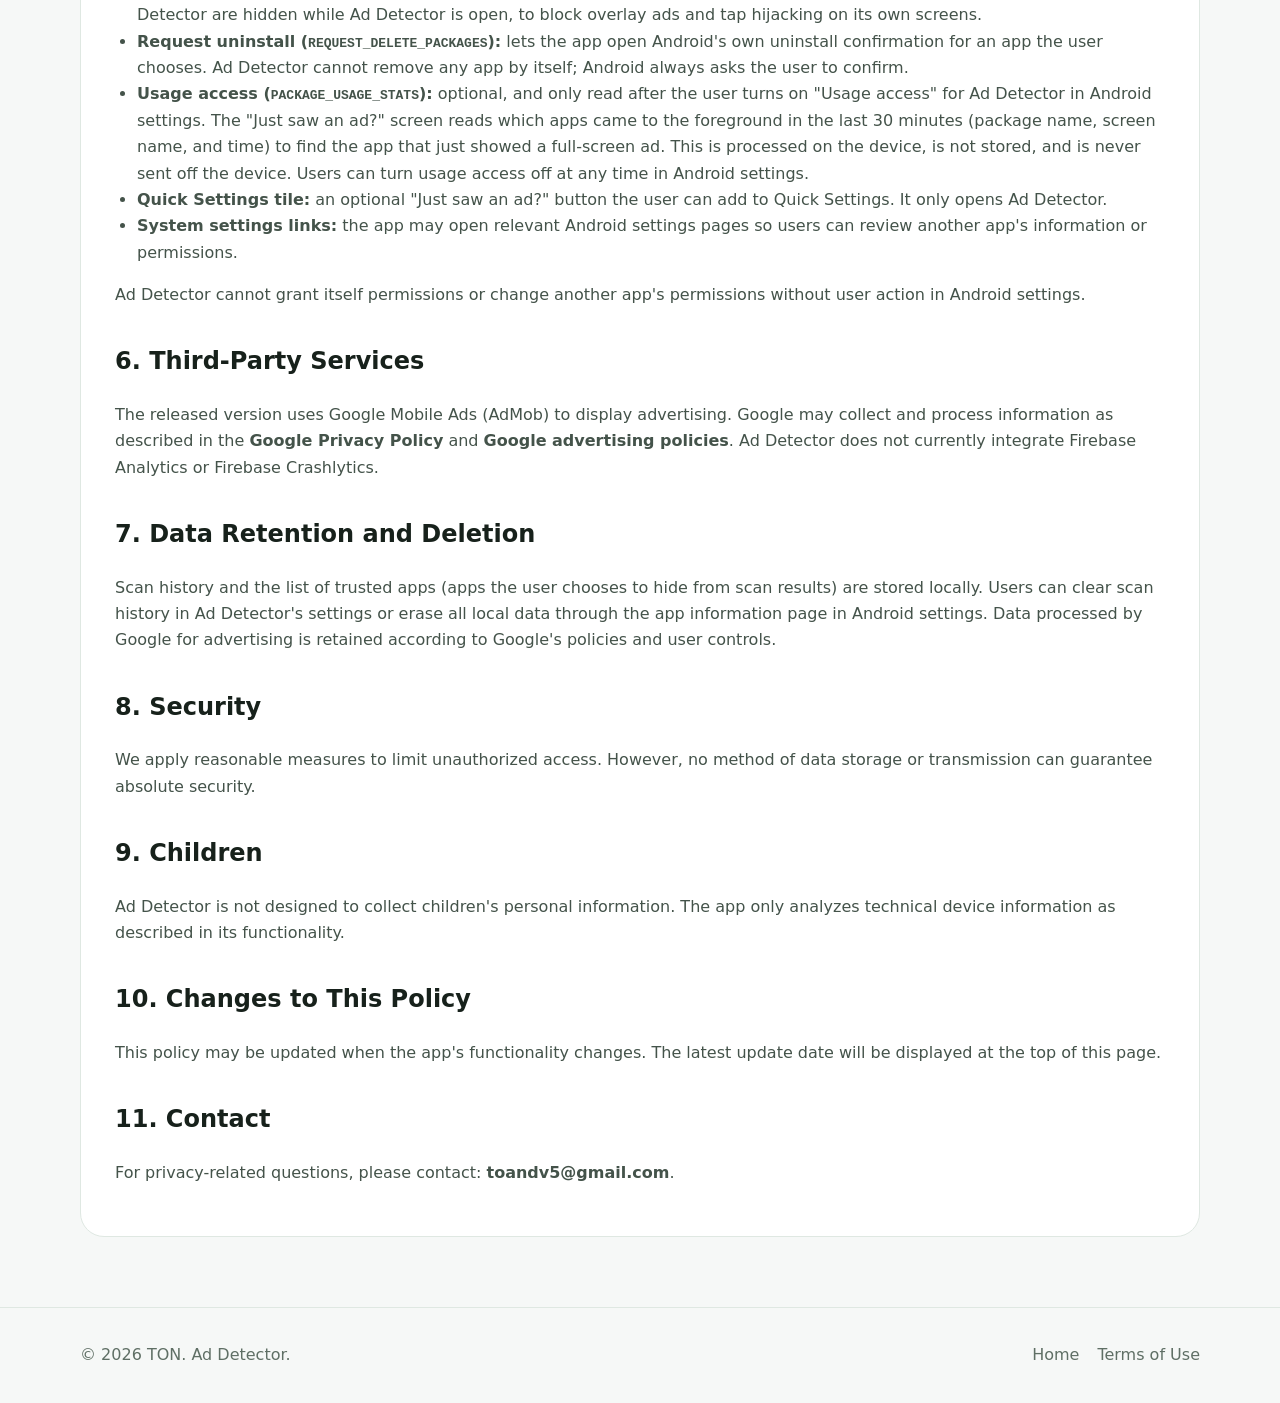
==== commit 70af0821: "Privacy policy and site for app release 1.4.0 (versionCode 9) For Ad Detector 1.4.0 (versionCode 9)." ====
--- a/privacy.html
+++ b/privacy.html
@@ -17,7 +17,7 @@
 
   <header class="page-header">
     <div class="container">
-      <span class="badge">Updated: October 23, 2026</span>
+      <span class="badge">Updated: October 30, 2026</span>
       <h1>Privacy Policy</h1>
       <p class="lead">This policy explains how Ad Detector handles data and device permissions.</p>
     </div>
@@ -36,6 +36,7 @@
           <li>App installation or update times.</li>
           <li>Certain permissions and technical components that Android allows the app to inspect, such as whether an app can display over other apps or uses Accessibility.</li>
           <li>Assessment results and scan history stored on the device.</li>
+          <li>If the user turns on usage access: which apps came to the foreground in the last 30 minutes (package name, screen name, and time). This is used only by the "Just saw an ad?" screen and is not saved.</li>
         </ul>
         <p>This information is used to create a list of apps that need attention and explain the reasons for each assessment.</p>
 
@@ -45,15 +46,17 @@
         <p>Where required by law (for example in the European Economic Area, the United Kingdom, Switzerland, and certain US states), Ad Detector uses Google's User Messaging Platform to ask for consent or show privacy choices before ads are personalized. Users can review or change these choices at any time under <strong>Settings → Privacy options</strong> in the app.</p>
 
         <h2>4. Local Data Processing</h2>
-        <p>App analysis is performed on the device. Ad Detector does not upload the scanned app list or scan history to our servers. Internet access is used by the advertising SDK to request and display ads.</p>
+        <p>App analysis is performed on the device. Ad Detector does not upload the scanned app list, scan history, or app usage data to our servers. Internet access is used by the advertising SDK to request and display ads.</p>
 
         <h2>5. Permissions</h2>
-        <p>Ad Detector uses the following Android capabilities. None of them shows a permission prompt, and none gives access to personal content:</p>
+        <p>Ad Detector uses the following Android capabilities. Only usage access needs the user to turn it on, and none gives access to personal content:</p>
         <ul>
           <li><strong>Limited app visibility:</strong> Android package queries are used to find launchable apps and apps that declare an Accessibility Service or a boot receiver. Ad Detector does not request the broad <code>QUERY_ALL_PACKAGES</code> permission.</li>
           <li><strong>Internet and network state:</strong> used to load and display ads through Google Mobile Ads.</li>
           <li><strong>Hide other apps' overlays (<code>HIDE_OVERLAY_WINDOWS</code>):</strong> on Android 12 and later, windows drawn by other apps on top of Ad Detector are hidden while Ad Detector is open, to block overlay ads and tap hijacking on its own screens.</li>
           <li><strong>Request uninstall (<code>REQUEST_DELETE_PACKAGES</code>):</strong> lets the app open Android's own uninstall confirmation for an app the user chooses. Ad Detector cannot remove any app by itself; Android always asks the user to confirm.</li>
+          <li><strong>Usage access (<code>PACKAGE_USAGE_STATS</code>):</strong> optional, and only read after the user turns on "Usage access" for Ad Detector in Android settings. The "Just saw an ad?" screen reads which apps came to the foreground in the last 30 minutes (package name, screen name, and time) to find the app that just showed a full-screen ad. This is processed on the device, is not stored, and is never sent off the device. Users can turn usage access off at any time in Android settings.</li>
+          <li><strong>Quick Settings tile:</strong> an optional "Just saw an ad?" button the user can add to Quick Settings. It only opens Ad Detector.</li>
           <li><strong>System settings links:</strong> the app may open relevant Android settings pages so users can review another app's information or permissions.</li>
         </ul>
         <p>Ad Detector cannot grant itself permissions or change another app's permissions without user action in Android settings.</p>
--- a/assets/style.css
+++ b/assets/style.css
@@ -203,7 +203,7 @@
 
 .cards {
   display: grid;
-  grid-template-columns: repeat(3, 1fr);
+  grid-template-columns: repeat(2, 1fr);
   gap: 18px;
 }
 .card {
